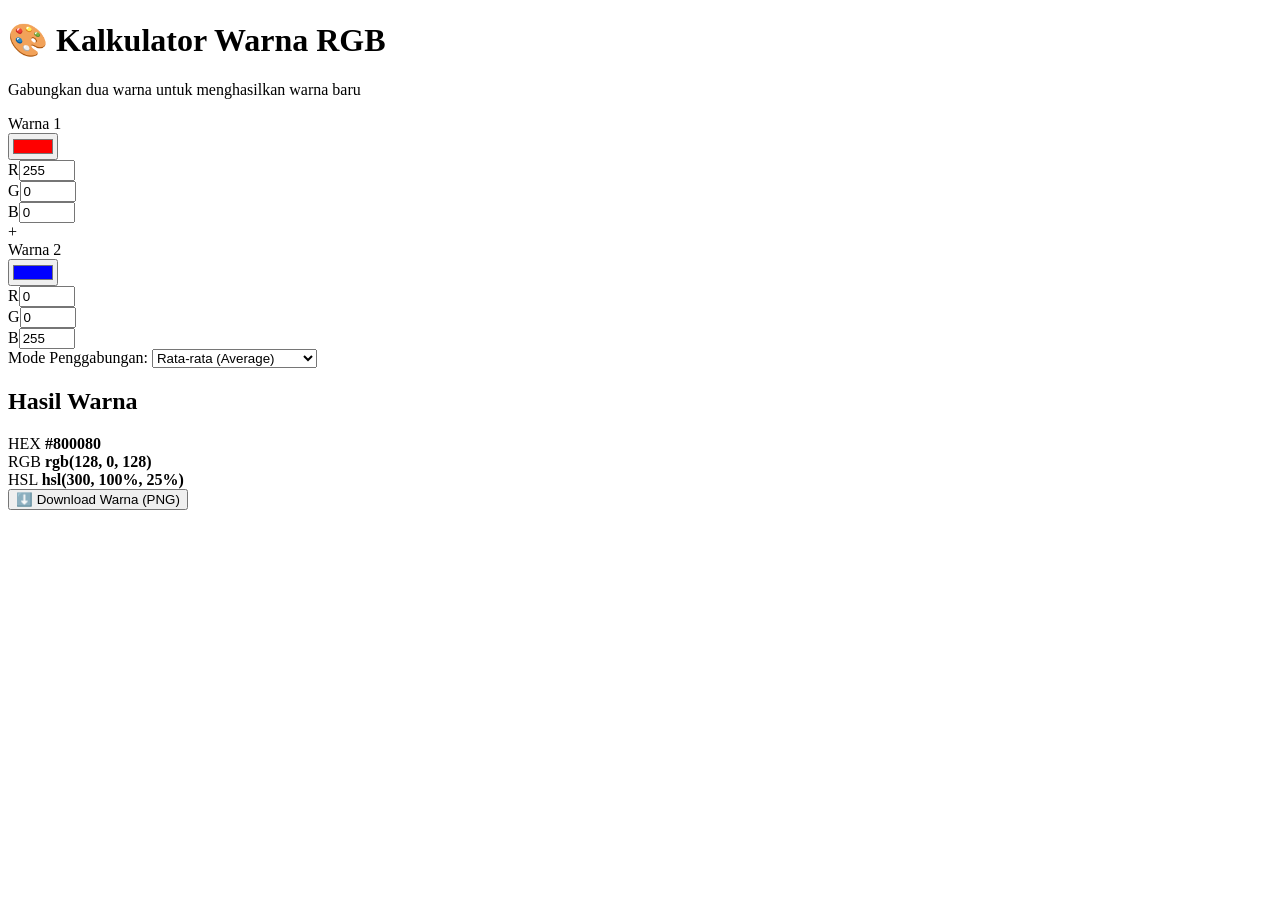
==== index.html @ 8b1e154a "Add initial HTML structure for RGB color calculator" ====
<!DOCTYPE html>
<html lang="id">
<head>
<meta charset="UTF-8">
<meta name="viewport" content="width=device-width, initial-scale=1.0">
<meta name="theme-color" content="#2c3e50">
<title>Kalkulator Warna RGB</title>
<link rel="manifest" href="manifest.json">
<link rel="apple-touch-icon" href="icon-192.png">
<link rel="stylesheet" href="style.css">
</head>
<body>
<div class="container">
  <header>
    <h1>🎨 Kalkulator Warna RGB</h1>
    <p class="subtitle">Gabungkan dua warna untuk menghasilkan warna baru</p>
  </header>

  <div class="color-inputs">
    <div class="color-box">
      <label>Warna 1</label>
      <div class="color-preview" id="preview1" style="background:#ff0000"></div>
      <input type="color" id="color1" value="#ff0000">
      <div class="rgb-inputs">
        <div><label>R</label><input type="number" id="r1" min="0" max="255" value="255"></div>
        <div><label>G</label><input type="number" id="g1" min="0" max="255" value="0"></div>
        <div><label>B</label><input type="number" id="b1" min="0" max="255" value="0"></div>
      </div>
    </div>

    <div class="plus">+</div>

    <div class="color-box">
      <label>Warna 2</label>
      <div class="color-preview" id="preview2" style="background:#0000ff"></div>
      <input type="color" id="color2" value="#0000ff">
      <div class="rgb-inputs">
        <div><label>R</label><input type="number" id="r2" min="0" max="255" value="0"></div>
        <div><label>G</label><input type="number" id="g2" min="0" max="255" value="0"></div>
        <div><label>B</label><input type="number" id="b2" min="0" max="255" value="255"></div>
      </div>
    </div>
  </div>

  <div class="mode-selector">
    <label>Mode Penggabungan:</label>
    <select id="mode">
      <option value="add">Penjumlahan (Add)</option>
      <option value="average" selected>Rata-rata (Average)</option>
      <option value="multiply">Perkalian (Multiply)</option>
      <option value="screen">Screen</option>
      <option value="subtract">Pengurangan (Subtract)</option>
      <option value="difference">Difference</option>
    </select>
  </div>

  <div class="result-section">
    <h2>Hasil Warna</h2>
    <div class="result-preview" id="resultPreview"></div>
    <div class="result-info">
      <div class="info-item">
        <span>HEX</span>
        <strong id="resultHex">#800080</strong>
      </div>
      <div class="info-item">
        <span>RGB</span>
        <strong id="resultRgb">rgb(128, 0, 128)</strong>
      </div>
      <div class="info-item">
        <span>HSL</span>
        <strong id="resultHsl">hsl(300, 100%, 25%)</strong>
      </div>
    </div>
    <button id="downloadBtn" class="download-btn">⬇️ Download Warna (PNG)</button>
  </div>
</div>
<script src="app.js"></script>
</body>
</html>
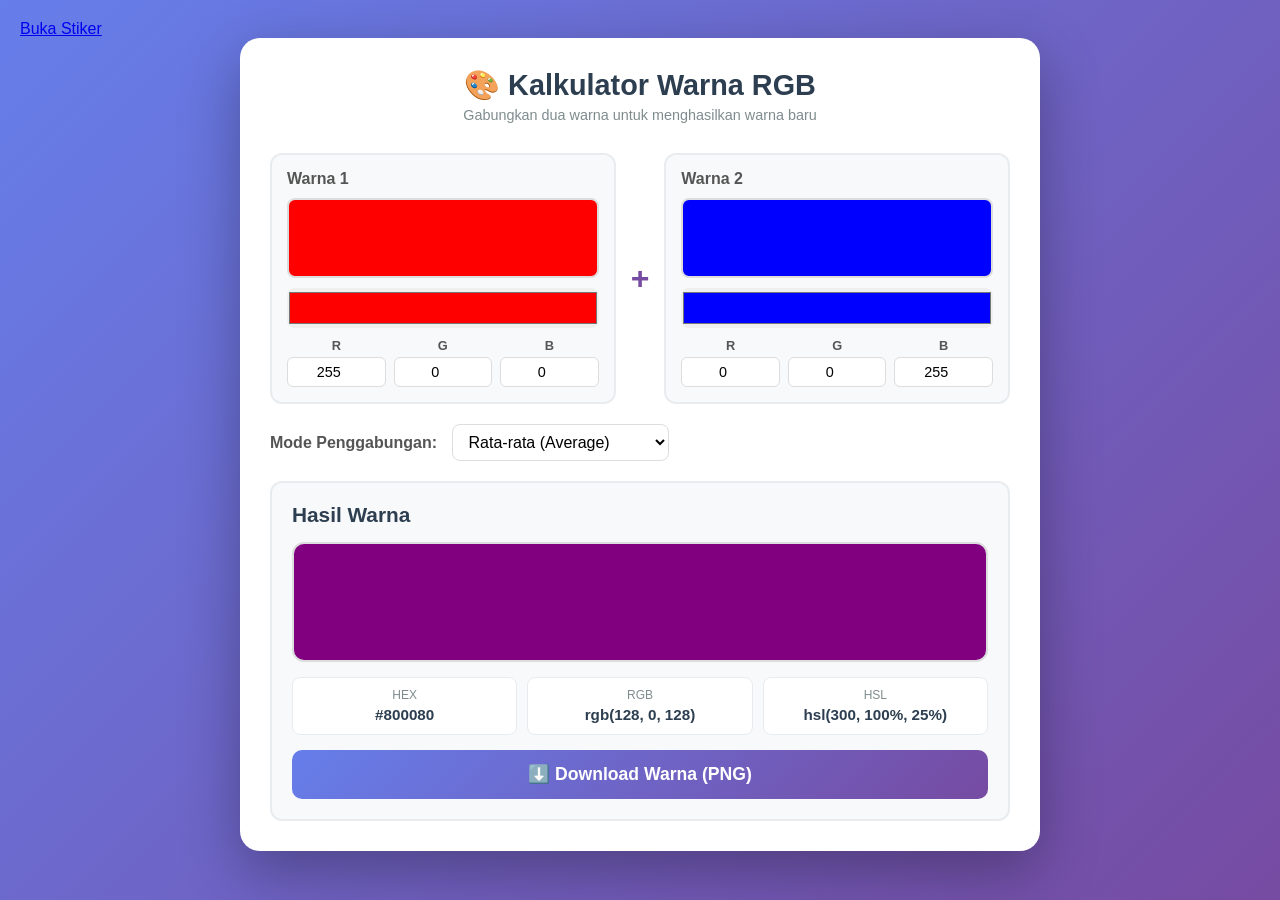
==== commit 552e018b: "Update index.html" ====
--- a/index.html
+++ b/index.html
@@ -8,6 +8,7 @@
 <link rel="manifest" href="manifest.json">
 <link rel="apple-touch-icon" href="icon-192.png">
 <link rel="stylesheet" href="style.css">
+<a href="stiker.html">Buka Stiker</a>
 </head>
 <body>
 <div class="container">
--- a/style.css
+++ b/style.css
@@ -0,0 +1,189 @@
+* { margin: 0; padding: 0; box-sizing: border-box; }
+
+body {
+  font-family: -apple-system, BlinkMacSystemFont, 'Segoe UI', sans-serif;
+  background: linear-gradient(135deg, #667eea 0%, #764ba2 100%);
+  min-height: 100vh;
+  padding: 20px;
+  color: #333;
+}
+
+.container {
+  max-width: 800px;
+  margin: 0 auto;
+  background: #fff;
+  border-radius: 20px;
+  padding: 30px;
+  box-shadow: 0 20px 60px rgba(0,0,0,0.3);
+}
+
+header { text-align: center; margin-bottom: 30px; }
+h1 { color: #2c3e50; font-size: 1.8em; }
+.subtitle { color: #7f8c8d; margin-top: 5px; font-size: 0.9em; }
+
+.color-inputs {
+  display: flex;
+  align-items: center;
+  gap: 15px;
+  margin-bottom: 20px;
+  flex-wrap: wrap;
+}
+
+.color-box {
+  flex: 1;
+  min-width: 220px;
+  background: #f8f9fa;
+  padding: 15px;
+  border-radius: 12px;
+  border: 2px solid #e9ecef;
+}
+
+.color-box label {
+  font-weight: 600;
+  color: #555;
+  display: block;
+  margin-bottom: 10px;
+}
+
+.color-preview {
+  height: 80px;
+  border-radius: 8px;
+  border: 2px solid #ddd;
+  margin-bottom: 10px;
+}
+
+input[type="color"] {
+  width: 100%;
+  height: 40px;
+  border: none;
+  border-radius: 8px;
+  cursor: pointer;
+  margin-bottom: 10px;
+}
+
+.rgb-inputs {
+  display: grid;
+  grid-template-columns: 1fr 1fr 1fr;
+  gap: 8px;
+}
+
+.rgb-inputs > div {
+  display: flex;
+  flex-direction: column;
+}
+
+.rgb-inputs label {
+  font-size: 0.8em;
+  text-align: center;
+  margin-bottom: 4px;
+}
+
+.rgb-inputs input {
+  padding: 6px;
+  border: 1px solid #ddd;
+  border-radius: 6px;
+  text-align: center;
+  font-size: 0.9em;
+}
+
+.plus {
+  font-size: 2em;
+  font-weight: bold;
+  color: #764ba2;
+  align-self: center;
+}
+
+.mode-selector {
+  margin-bottom: 20px;
+}
+
+.mode-selector label {
+  font-weight: 600;
+  margin-right: 10px;
+  color: #555;
+}
+
+.mode-selector select {
+  padding: 8px 12px;
+  border-radius: 8px;
+  border: 1px solid #ddd;
+  font-size: 1em;
+  background: #fff;
+  cursor: pointer;
+}
+
+.result-section {
+  background: #f8f9fa;
+  padding: 20px;
+  border-radius: 12px;
+  border: 2px solid #e9ecef;
+}
+
+.result-section h2 {
+  color: #2c3e50;
+  margin-bottom: 15px;
+  font-size: 1.3em;
+}
+
+.result-preview {
+  height: 120px;
+  border-radius: 12px;
+  margin-bottom: 15px;
+  border: 2px solid #ddd;
+  transition: background 0.3s;
+}
+
+.result-info {
+  display: grid;
+  grid-template-columns: repeat(auto-fit, minmax(150px, 1fr));
+  gap: 10px;
+  margin-bottom: 15px;
+}
+
+.info-item {
+  background: #fff;
+  padding: 10px;
+  border-radius: 8px;
+  text-align: center;
+  border: 1px solid #e9ecef;
+}
+
+.info-item span {
+  display: block;
+  font-size: 0.75em;
+  color: #7f8c8d;
+  text-transform: uppercase;
+  margin-bottom: 4px;
+}
+
+.info-item strong {
+  color: #2c3e50;
+  font-size: 0.95em;
+  word-break: break-all;
+}
+
+.download-btn {
+  width: 100%;
+  padding: 14px;
+  background: linear-gradient(135deg, #667eea, #764ba2);
+  color: #fff;
+  border: none;
+  border-radius: 10px;
+  font-size: 1.1em;
+  font-weight: 600;
+  cursor: pointer;
+  transition: transform 0.2s, box-shadow 0.2s;
+}
+
+.download-btn:hover {
+  transform: translateY(-2px);
+  box-shadow: 0 10px 20px rgba(102,126,234,0.4);
+}
+
+.download-btn:active { transform: translateY(0); }
+
+@media (max-width: 600px) {
+  .container { padding: 20px; }
+  h1 { font-size: 1.4em; }
+  .plus { font-size: 1.5em; }
+}
